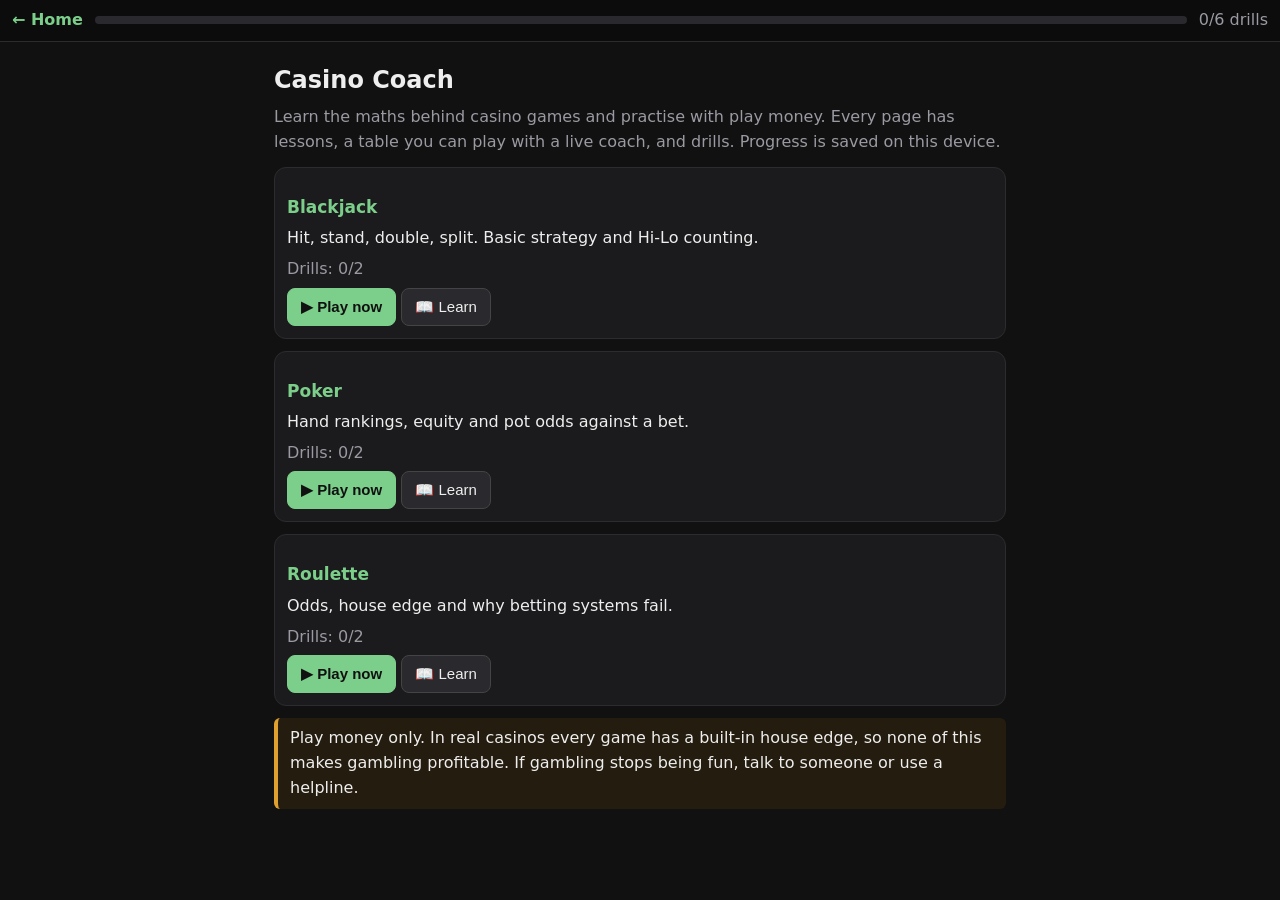
==== casino/index.html @ 13ec2b5d "Home page picks Chess or Casino; chess helper moves to /chess; add Casino Coach at /casino Co-Author" ====
<!doctype html>
<meta charset="utf-8">
<meta name="viewport" content="width=device-width,initial-scale=1">
<title>Casino Coach</title>
<style>
  :root{--bg:#111;--card:#1b1b1d;--line:#2c2c30;--fg:#eee;--dim:#9a9aa2;--acc:#7ccf8a;--bad:#ff8a80;--mid:#ffd166}
  *{box-sizing:border-box}
  body{margin:0;background:var(--bg);color:var(--fg);font:16px/1.55 system-ui}
  header{position:sticky;top:0;z-index:5;background:#0c0c0d;border-bottom:1px solid var(--line);padding:8px 12px;display:flex;gap:12px;align-items:center}
  header a{color:var(--acc);text-decoration:none;font-weight:600;white-space:nowrap}
  .bar{flex:1;height:8px;background:#2a2a2e;border-radius:4px;overflow:hidden}.bar i{display:block;height:100%;background:var(--acc)}
  main{max-width:760px;margin:0 auto;padding:8px 14px 70px}
  h1{font-size:24px;margin:12px 0 4px} h2{font-size:21px;margin:24px 0 6px} h3{margin:14px 0 4px;font-size:17px;color:var(--acc)}
  p{margin:6px 0} ul{margin:6px 0;padding-left:22px}
  .dim{color:var(--dim)} .ok{color:var(--acc);font-weight:600} .no{color:var(--bad);font-weight:600} .mid{color:var(--mid);font-weight:600}
  .card{background:var(--card);border:1px solid var(--line);border-radius:12px;padding:12px;margin:12px 0}
  .stage{cursor:pointer}.stage:hover{border-color:var(--acc)}
  .tip{border-left:4px solid var(--acc);background:#15201a;padding:8px 12px;border-radius:6px;margin:10px 0}
  .warn{border-left:4px solid #e0a030;background:#241c0e;padding:8px 12px;border-radius:6px;margin:10px 0}
  table{border-collapse:collapse;width:100%;font-size:14.5px} td,th{border:1px solid var(--line);padding:5px 8px;text-align:left} th{background:#18181a}
  code{background:#26262a;padding:1px 5px;border-radius:4px}
  button{font-size:15px;padding:9px 13px;border-radius:8px;border:1px solid #444;background:#2a2a2e;color:#eee;cursor:pointer}
  button:disabled{opacity:.35;cursor:default} button.pri{background:var(--acc);color:#111;border-color:var(--acc);font-weight:600}
  input,select{font-size:15px;padding:8px;border-radius:8px;border:1px solid #444;background:#222;color:#eee;width:90px}
  select{width:auto}
  .row{display:flex;gap:6px;flex-wrap:wrap;margin:8px 0;align-items:center}
  .cards{display:flex;gap:6px;flex-wrap:wrap;margin:6px 0;min-height:64px}
  .pc{background:#fafafa;color:#111;border-radius:6px;padding:6px 8px;font:700 20px/1.1 system-ui;min-width:46px;text-align:center;border:1px solid #999}
  .pc.r{color:#c62828}.pc.back{background:#2d4a8a;color:#2d4a8a}
  .num{display:inline-block;width:64px;height:64px;line-height:64px;text-align:center;border-radius:50%;font:700 26px system-ui;margin:4px}
  .g{background:#0a7d2c}.rd{background:#c62828}.bk{background:#222;border:1px solid #555}
  .fb{min-height:24px;margin:6px 0}
  .pc{display:inline-flex;flex-direction:column;align-items:center;justify-content:center;width:50px;height:72px;padding:0;min-width:0;line-height:1;box-shadow:0 2px 4px #0008}
  .pc b{font-size:20px}.pc i{font-style:normal;font-size:26px}
  .pc.back{background:repeating-linear-gradient(45deg,#2d4a8a 0 6px,#3b5fae 6px 12px);border:2px solid #fff}
  .pc.slot{background:#0003;border:2px dashed #fff5;box-shadow:none}
  .felt{background:radial-gradient(ellipse at center,#18854c,#0b4a2a);border:6px solid #5a3a1a;border-radius:18px;color:#fff}
  .felt .dim{color:#cfe8d6}.felt h3{color:#ffd166}
  .chips{display:inline-flex;align-items:center;margin:0 6px}
  .chip{width:22px;height:22px;border-radius:50%;border:3px dashed #fff;margin-left:-8px;box-shadow:0 1px 3px #000a}
  .chip.k{background:#222}.chip.g{background:#1b8a3a}.chip.r{background:#c62828}.chip.w{background:#ddd;border-color:#888}
  .oval{position:relative;background:radial-gradient(ellipse at center,#18854c,#0b4a2a);border:8px solid #5a3a1a;border-radius:50%/38%;padding:18px 10px;text-align:center;color:#fff;box-shadow:inset 0 0 40px #0008}
  .oval .cards{justify-content:center;min-height:0}
  .seat{display:inline-block;background:#0007;border:2px solid #ffd16666;border-radius:14px;padding:6px 12px;margin:4px}
  .pot{margin:6px 0;font-weight:700;color:#ffd166}
  .dbtn{display:inline-block;width:24px;height:24px;line-height:24px;border-radius:50%;background:#fff;color:#111;font-weight:700;font-size:13px;margin-left:6px}
  .lbl{font-size:11px;color:#cfe8d6;display:flex;justify-content:center;gap:4px}
  .rw{display:flex;gap:14px;flex-wrap:wrap;align-items:center;justify-content:center}
  .wheel{width:240px;max-width:100%;position:relative}.wheel svg{width:100%;display:block}
  .wh{transform-origin:100px 100px;transition:transform 3s cubic-bezier(.15,.7,.2,1)}
  .tbl{display:grid;grid-template-columns:repeat(14,minmax(0,1fr));gap:2px;font-size:12px;flex:1;min-width:300px}
  .cell{text-align:center;padding:9px 0;border:1px solid #fff6;cursor:pointer;color:#fff;user-select:none}
  .cell.rd{background:#c62828}.cell.bk{background:#111}.cell.g{background:#0a7d2c;display:flex;align-items:center;justify-content:center}.cell.o{background:#0b4a2a}
  .cell:hover{filter:brightness(1.3)}.sel{outline:3px solid #ffd166;position:relative;z-index:1}
  footer{color:var(--dim);font-size:13px;text-align:center;margin-top:30px}
</style>
<header><a href="/">&larr; Home</a><div class="bar"><i id="pb" style="width:0"></i></div><span class="dim" id="pt"></span></header>
<main id="app"></main>
<script src="logic.js"></script>
<script>
const $ = id => document.getElementById(id);
const el = (h, cls = '') => { const d = document.createElement('div'); if (cls) d.className = cls; d.innerHTML = h; return d; };
const pick = a => a[Math.floor(Math.random() * a.length)];
let PROG = {}; try { PROG = JSON.parse(localStorage.casinoProg || '{}'); } catch (e) {}
const pass = id => { PROG[id] = 1; try { localStorage.casinoProg = JSON.stringify(PROG); } catch (e) {} bar(); };
const cardH = (c, back) => back ? '<span class="pc back"></span>' : `<span class="pc ${c.s === 1 || c.s === 2 ? 'r' : ''}"><b>${c.r === 10 ? '10' : RANKS[c.r - 2]}</b><i>${SUITS[c.s]}</i></span>`;
const chipsH = n => { let h = '', r = n; for (const [v, c] of [[100, 'k'], [25, 'g'], [5, 'r'], [1, 'w']]) { const q = Math.floor(r / v); r -= q * v; for (let i = 0; i < Math.min(q, 4); i++) h += `<span class="chip ${c}"></span>`; } return `<span class="chips">${h}</span>`; };
const WHEEL = [0, 32, 15, 19, 4, 21, 2, 25, 17, 34, 6, 27, 13, 36, 11, 30, 8, 23, 10, 5, 24, 16, 33, 1, 20, 14, 31, 9, 22, 18, 29, 7, 28, 12, 35, 3, 26]; // real European order
function wheelSVG() {
  const st = 360 / 37, P = (r, a) => `${(100 + r * Math.sin(a * Math.PI / 180)).toFixed(2)},${(100 - r * Math.cos(a * Math.PI / 180)).toFixed(2)}`;
  const sec = WHEEL.map((n, i) => { const a0 = (i - 0.5) * st, a1 = (i + 0.5) * st, am = i * st;
    return `<path d="M${P(60, a0)} L${P(94, a0)} A94 94 0 0 1 ${P(94, a1)} L${P(60, a1)} A60 60 0 0 0 ${P(60, a0)}Z" fill="${n === 0 ? '#0a7d2c' : RED.has(n) ? '#c62828' : '#151515'}" stroke="#d4af37" stroke-width=".6"/><text x="${P(78, am).split(',')[0]}" y="${P(78, am).split(',')[1]}" fill="#fff" font-size="7" text-anchor="middle" dominant-baseline="central" transform="rotate(${am.toFixed(2)} ${P(78, am).replace(',', ' ')})">${n}</text>`; }).join('');
  return `<svg viewBox="0 0 200 200"><circle cx="100" cy="100" r="99" fill="#5a3a1a"/><g class="wh">${sec}<circle cx="100" cy="100" r="58" fill="#8a6a3a" stroke="#d4af37"/><circle cx="100" cy="100" r="14" fill="#d4af37"/><path d="M100 86V114M86 100H114" stroke="#7a5a1a" stroke-width="3"/></g><circle cx="100" cy="9" r="5" fill="#fff" stroke="#999"/></svg>`;
}
function rlGrid() {
  let h = '<div class="tbl"><div class="cell g" data-n="0" style="grid-row:1/4;grid-column:1">0</div>';
  [[3, 'Column 3'], [2, 'Column 2'], [1, 'Column 1']].forEach(([off, col], r) => {
    for (let k = 1; k <= 12; k++) { const n = 3 * k - 3 + off; h += `<div class="cell ${RED.has(n) ? 'rd' : 'bk'}" data-n="${n}" style="grid-row:${r + 1};grid-column:${k + 1}">${n}</div>`; }
    h += `<div class="cell o" data-b="${col}" style="grid-row:${r + 1};grid-column:14">2:1</div>`; });
  ['1st dozen', '2nd dozen', '3rd dozen'].forEach((d, i) => h += `<div class="cell o" data-b="${d}" style="grid-row:4;grid-column:${2 + 4 * i} / span 4">${d}</div>`);
  [['Low 1-18', 'o'], ['Even', 'o'], ['Red', 'rd'], ['Black', 'bk'], ['Odd', 'o'], ['High 19-36', 'o']].forEach(([b, c], i) => h += `<div class="cell ${c}" data-b="${b}" style="grid-row:5;grid-column:${2 + 2 * i} / span 2">${b.split(' ')[0]}</div>`);
  return h + '</div>';
}
const cardsH = (a, hideSecond) => a.map((c, i) => cardH(c, hideSecond && i === 1)).join('');
const DRILLS = { bj: ['bj_strat', 'bj_count'], poker: ['pk_rank', 'pk_odds'], rl: ['rl_pay', 'rl_sim'] };
function bar() {
  const all = Object.values(DRILLS).flat(), n = all.filter(d => PROG[d]).length;
  $('pb').style.width = (100 * n / all.length) + '%'; $('pt').textContent = n + '/' + all.length + ' drills';
}

/* ---------- generic streak drill: make() -> {html, opts:[[label,value]], answer, why} ---------- */
function drill(host, id, title, need, make) {
  host.appendChild(el(`<h3>${title}</h3><p class="dim">Get <b>${need}</b> right in a row to pass ${PROG[id] ? '<span class="ok">(passed)</span>' : ''}</p><div class="q"></div><div class="row opts"></div><div class="fb"></div><div class="dim st"></div>`, 'card'));
  const card = host.lastChild, q = card.querySelector('.q'), o = card.querySelector('.opts'), fb = card.querySelector('.fb'), st = card.querySelector('.st');
  let streak = 0;
  const next = () => {
    const x = make(); q.innerHTML = x.html; o.innerHTML = ''; st.textContent = 'Streak: ' + streak + '/' + need;
    x.opts.forEach(([lab, val]) => { const b = document.createElement('button'); b.textContent = lab; b.onclick = () => {
      const good = val === x.answer; streak = good ? streak + 1 : 0;
      fb.innerHTML = (good ? '<span class="ok">Correct.</span> ' : '<span class="no">Wrong.</span> ') + x.why;
      if (streak >= need) { pass(id); fb.innerHTML += ' <span class="ok">Drill passed!</span>'; streak = 0; }
      st.textContent = 'Streak: ' + streak + '/' + need;
      o.querySelectorAll('button').forEach(b => b.disabled = true);
      const nb = document.createElement('button'); nb.textContent = 'Next'; nb.className = 'pri'; nb.onclick = () => { fb.innerHTML = ''; next(); }; o.appendChild(nb);
    }; o.appendChild(b); });
  };
  next();
}

/* ================= BLACKJACK ================= */
const PAGES = { bj: 'blackjack.html', poker: 'poker.html', rl: 'roulette.html' };
const NAV = `<button class="pri" onclick="location.href=PAGES[location.hash.slice(1)]">🎰 Open full table</button> ` + ['pl|▶ Quick practice', 'ln|📖 Learn', 'tr|🎯 Train'].map(x => { const [i, l] = x.split('|'); return `<button class="pri" onclick="document.getElementById('${i}').scrollIntoView({behavior:'smooth'})">${l}</button>`; }).join(' ');
const MOVE = { H: 'Hit', S: 'Stand', D: 'Double', P: 'Split' };
function bjPage(app) {
  app.innerHTML = `<p><a href="#" style="color:var(--acc)">&larr; All games</a></p><h1>Blackjack</h1>
  <p class="dim">Beat the dealer without going over 21. It's the one casino game where skill matters: perfect play cuts the house edge to about 0.5%.</p>
  ${NAV}<h2 id="pl">Play with the coach</h2><div id="bjplay"></div>
  <h2 id="ln">Learn</h2>
  <div class="card"><h3>1. The rules in 30 seconds</h3><ul>
   <li>Cards 2-10 = face value, J/Q/K = 10, Ace = 1 or 11 (a hand with an ace counted as 11 is <b>soft</b>).</li>
   <li>Closest to 21 without busting wins. Dealer must hit to 16 and stand on all 17s.</li>
   <li>Blackjack (Ace + 10-value) pays 3:2. Other wins pay 1:1. Tie = push.</li>
   <li><b>Hit</b> = take a card, <b>Stand</b> = stop, <b>Double</b> = double your bet, get one card, <b>Split</b> = a pair becomes two hands.</li></ul></div>
  <div class="card"><h3>2. Basic strategy: the idea</h3>
   <p>Every hand has one mathematically best move for each dealer upcard. The dealer's <b>2-6 are weak</b> (they bust often) and <b>7-A are strong</b>.</p>
   <ul><li>Dealer weak: don't risk busting; stand on 12-16 (12 only vs 4-6), double 9/10/11.</li>
   <li>Dealer strong: you must hit stiff hands (12-16) because standing will probably lose.</li>
   <li>Always split Aces and 8s. Never split 10s or 5s.</li></ul>
   <div class="tip">Rule used here: 6 decks, dealer stands on soft 17, double after split, one split only, no surrender.</div></div>
  <div class="card"><h3>3. Card counting (Hi-Lo)</h3>
   <p>Low cards (2-6) <b>+1</b>, middle (7-9) <b>0</b>, high (10-A) <b>-1</b>. Keep a running total. A high count means the shoe is rich in tens and aces, which favours the player. <b>True count = running count ÷ decks left</b>; raise bets when it's +2 or more.</p>
   <div class="warn">Counting is legal but casinos can ban you. Real edge is small (~1%) and needs a big bankroll. Treat it as a skill to understand.</div></div>
  <h2 id="tr">Training</h2><div id="bjdr"></div>`;
  bjTable($('bjplay')); const dr = $('bjdr');
  drill(dr, 'bj_strat', 'Strategy drill', 10, () => {
    let h, up, canD = true, canS = true;
    do { h = [pick(newDeck()), pick(newDeck())]; } while (bjVal(h).total > 20);
    up = pv(pick(newDeck()));
    const m = bjAdvice(h, up, canD, canS), { total, soft } = bjVal(h);
    return { html: `<p>Dealer shows:</p><div class="cards">${cardH({ r: up === 11 ? 14 : up, s: 0 })}</div><p>You hold (${soft ? 'soft ' : ''}${total}):</p><div class="cards">${cardsH(h)}</div>`,
      opts: Object.entries(MOVE).map(([k, v]) => [v, k]), answer: m,
      why: `Basic strategy: <b>${MOVE[m]}</b>. Dealer ${up <= 6 ? 'is weak (likely to bust)' : 'is strong'}.` };
  });
  bjCountDrill(dr);
}
function bjCountDrill(host) {
  host.appendChild(el(`<h3>Counting drill</h3><p class="dim">Flash 12 cards one at a time, then type the running count. Pass 3 times. ${PROG.bj_count ? '<span class="ok">(passed)</span>' : ''}</p><div class="cards cc"></div><div class="row"><button class="go pri">Start</button><button class="nx" disabled>Next card</button><input class="ans" type="number" placeholder="count" disabled><button class="ck" disabled>Check</button></div><div class="fb"></div><div class="dim ct"></div>`, 'card'));
  const c = host.lastChild, cc = c.querySelector('.cc'), go = c.querySelector('.go'), nx = c.querySelector('.nx'), ans = c.querySelector('.ans'), ck = c.querySelector('.ck'), fb = c.querySelector('.fb'), ct = c.querySelector('.ct');
  let seq = [], i = 0, wins = 0;
  go.onclick = () => { seq = shuffle(newDeck()).slice(0, 12); i = 0; cc.innerHTML = ''; fb.textContent = ''; ans.value = ''; ans.disabled = ck.disabled = true; nx.disabled = false; go.disabled = true; nx.click(); };
  nx.onclick = () => { cc.innerHTML = cardH(seq[i]); i++; if (i >= seq.length) { nx.disabled = true; ans.disabled = ck.disabled = false; nx.textContent = 'Next card'; cc.innerHTML += ' <span class="dim">done, enter count</span>'; } };
  ck.onclick = () => { const t = seq.reduce((s, x) => s + hiLo(x), 0), ok = +ans.value === t; wins = ok ? wins + 1 : 0;
    fb.innerHTML = (ok ? '<span class="ok">Correct!</span> ' : '<span class="no">Wrong.</span> ') + 'Cards: ' + cardsH(seq) + ' Count = <b>' + t + '</b>';
    ct.textContent = 'In a row: ' + wins + '/3'; if (wins >= 3) { pass('bj_count'); fb.innerHTML += ' <span class="ok">Drill passed!</span>'; wins = 0; }
    go.disabled = false; go.textContent = 'Again'; ans.disabled = ck.disabled = true; };
}
function bjTable(host) {
  host.appendChild(el(`<div class="row"><span>Bankroll: <b class="bank"></b></span><span>Bet: <input class="bet" type="number" value="10" min="1"></span><button class="deal pri">Deal</button><label class="dim"><input class="showc" type="checkbox" style="width:auto"> show count</label></div>
  <div class="dim cnt"></div><p>Dealer:</p><div class="cards dl"></div><p class="hdr">You:</p><div class="hands"></div>
  <div class="row acts"></div><div class="fb"></div><div class="dim sc"></div>`, 'card felt'));
  const c = host.lastChild, Q = s => c.querySelector(s);
  let shoe = [], count = 0, bank = 1000, S = null, n = 0, ok = 0;
  const draw = hidden => { if (shoe.length < 52) { shoe = shuffle([].concat(...Array(6).fill(0).map(newDeck))); count = 0; } const x = shoe.pop(); if (!hidden) count += hiLo(x); return x; };
  const fb = h => Q('.fb').innerHTML = h;
  function paint() {
    Q('.bank').textContent = '$' + bank;
    const dec = Math.max(shoe.length / 52, 0.5);
    Q('.cnt').textContent = Q('.showc').checked ? `Running count ${count}, true count ${(count / dec).toFixed(1)} (${dec.toFixed(1)} decks left)` : 'Count hidden. Try tracking it yourself, then tick the box.';
    Q('.sc').textContent = n ? `Coach score: ${ok}/${n} decisions matched basic strategy (${Math.round(100 * ok / n)}%)` : '';
    if (!S) return;
    Q('.dl').innerHTML = cardsH(S.dealer, !S.over);
    Q('.hands').innerHTML = S.hands.map((h, i) => `<div class="cards" style="${i === S.i && !S.over ? 'outline:2px solid var(--acc);padding:4px;border-radius:8px' : ''}">${cardsH(h.cards)}<span class="dim">&nbsp;<b>${bjVal(h.cards).total}</b> ${chipsH(h.bet)} $${h.bet}${h.res ? ' · ' + h.res : ''}</span></div>`).join('');
    const h = S.hands[S.i]; Q('.acts').innerHTML = '';
    if (!S.over) { const a = acts(h); [['H', 'Hit', 1], ['S', 'Stand', 1], ['D', 'Double', a.d], ['P', 'Split', a.p]].forEach(([k, l, en]) => { const b = document.createElement('button'); b.textContent = l; b.disabled = !en; b.onclick = () => act(k); Q('.acts').appendChild(b); });
      const hb = document.createElement('button'); hb.textContent = 'Hint'; hb.onclick = () => fb('Coach suggests: <b>' + MOVE[bjAdvice(h.cards, up(), a.d, a.p)] + '</b>'); Q('.acts').appendChild(hb); }
  }
  const up = () => pv(S.dealer[0]);
  const acts = h => ({ d: h.cards.length === 2 && bank >= h.bet, p: S.hands.length === 1 && h.cards.length === 2 && pv(h.cards[0]) === pv(h.cards[1]) && bank >= h.bet });
  Q('.showc').onchange = paint;
  Q('.deal').onclick = () => {
    const b = Math.max(1, Math.floor(+Q('.bet').value || 0)); if (b > bank) { if (bank < 1) { bank = 1000; } else return fb('<span class="no">Bet exceeds bankroll.</span>'); }
    bank -= b; fb('');
    S = { hands: [{ cards: [draw(), draw()], bet: b }], i: 0, over: false, dealer: [draw(), draw(true)] };
    const pb = bjVal(S.hands[0].cards).total === 21, dbj = bjVal(S.dealer).total === 21;
    if (pb || dbj) { settle(true); } paint();
  };
  function act(k) {
    const h = S.hands[S.i], a = acts(h), rec = bjAdvice(h.cards, up(), a.d, a.p);
    n++; if (k === rec) { ok++; fb(`<span class="ok">Good: ${MOVE[k]}.</span>`); } else fb(`<span class="no">Basic strategy says ${MOVE[rec]}, not ${MOVE[k]}.</span> Dealer ${up() <= 6 ? 'is weak (2-6): avoid busting' : 'is strong (7-A): you must improve'}.`);
    if (k === 'H') { h.cards.push(draw()); if (bjVal(h.cards).total >= 21) h.done = true; }
    else if (k === 'S') h.done = true;
    else if (k === 'D') { bank -= h.bet; h.bet *= 2; h.cards.push(draw()); h.done = true; }
    else if (k === 'P') { bank -= h.bet; const [x, y] = h.cards, aces = x.r === 14;
      S.hands = [{ cards: [x, draw()], bet: h.bet, done: aces, split: 1 }, { cards: [y, draw()], bet: h.bet, done: aces, split: 1 }]; S.i = 0; }
    while (S.i < S.hands.length && S.hands[S.i].done) S.i++;
    if (S.i >= S.hands.length) settle(false); paint();
  }
  function settle(natural) {
    S.over = true; count += S.dealer.reduce((s, x, j) => s + (j === 1 ? hiLo(x) : 0), 0);   // reveal hole card to the count
    const live = S.hands.some(h => bjVal(h.cards).total <= 21);
    while (!natural && live && bjVal(S.dealer).total < 17) S.dealer.push(draw());
    const dt = bjVal(S.dealer).total;
    S.hands.forEach(h => { const t = bjVal(h.cards).total, bj = natural && t === 21 && h.cards.length === 2 && !h.split, dbj = natural && dt === 21;
      if (t > 21) h.res = '<span class="no">bust</span>';
      else if (bj && !dbj) { bank += h.bet * 2.5; h.res = '<span class="ok">blackjack 3:2</span>'; }
      else if (dbj && !bj) h.res = '<span class="no">dealer blackjack</span>';
      else if (dt > 21 || t > dt) { bank += h.bet * 2; h.res = '<span class="ok">win</span>'; }
      else if (t === dt) { bank += h.bet; h.res = '<span class="mid">push</span>'; }
      else h.res = '<span class="no">lose</span>'; });
    bank = Math.round(bank * 100) / 100;
  }
  paint();
}

/* ================= POKER ================= */
function pkPage(app) {
  app.innerHTML = `<p><a href="#" style="color:var(--acc)">&larr; All games</a></p><h1>Poker (Texas Hold'em)</h1>
  <p class="dim">You play against people, so skill dominates luck over time. The core skill is deciding whether a bet is worth calling.</p>
  ${NAV}<h2 id="pl">Practice hand with the coach</h2><div id="pkplay"></div>
  <h2 id="ln">Learn</h2>
  <div class="card"><h3>1. How a hand works</h3><ul>
   <li>Each player gets 2 private cards. 5 community cards come in stages: <b>flop</b> (3), <b>turn</b> (1), <b>river</b> (1), with betting rounds between.</li>
   <li>Your hand = best 5 cards from your 2 + the 5 on the board.</li>
   <li>Actions: <b>fold</b>, <b>call</b> (match the bet), <b>raise</b>, <b>check</b> (no bet to face).</li></ul></div>
  <div class="card"><h3>2. Hand rankings (strongest first)</h3>
   <table><tr><th>#</th><th>Hand</th><th>Example</th><th>Chance in 7 cards</th></tr>
   <tr><td>1</td><td>Straight flush</td><td>9♥8♥7♥6♥5♥</td><td>0.03%</td></tr><tr><td>2</td><td>Four of a kind</td><td>K K K K 3</td><td>0.17%</td></tr>
   <tr><td>3</td><td>Full house</td><td>Q Q Q 8 8</td><td>2.6%</td></tr><tr><td>4</td><td>Flush</td><td>five hearts</td><td>3.0%</td></tr>
   <tr><td>5</td><td>Straight</td><td>5 6 7 8 9</td><td>4.6%</td></tr><tr><td>6</td><td>Three of a kind</td><td>7 7 7 K 2</td><td>4.8%</td></tr>
   <tr><td>7</td><td>Two pair</td><td>J J 4 4 A</td><td>23.5%</td></tr><tr><td>8</td><td>Pair</td><td>10 10 A 7 3</td><td>43.8%</td></tr><tr><td>9</td><td>High card</td><td>A K 9 5 2</td><td>17.4%</td></tr></table></div>
  <div class="card"><h3>3. Pot odds and equity: the key idea</h3>
   <p><b>Equity</b> = your chance to win the hand. <b>Pot odds</b> = the price the pot offers you.</p>
   <p>Pot is $100, villain bets $50. You pay $50 to win $150, so you need <code>50 / (100 + 50 + 50) = 25%</code> equity to break even.</p>
   <div class="tip"><b>Call when equity > required equity.</b> Quick equity: count your <b>outs</b> (cards that improve you to the best hand). Chance ≈ outs × 4% on the flop (two cards to come), outs × 2% on the turn. Flush draw = 9 outs ≈ 36% on the flop. Open-ended straight draw = 8 outs ≈ 32%.</div>
   <div class="warn">The trainer below measures equity against a <b>random</b> hand. A real opponent who bets usually has a stronger range, so be more willing to fold when the math is close.</div></div>
  <h2 id="tr">Training</h2><div id="pkdr"></div>`;
  const dr = $('pkdr');
  drill(dr, 'pk_rank', 'Hand ranking drill', 8, () => {
    const d = shuffle(newDeck()), h = d.slice(0, 7), s = bestOf(h), c = catOf(s);
    return { html: `<p>What is the best 5-card hand?</p><div class="cards">${cardsH(h)}</div>`, opts: CATS.map((n, i) => [n, i]).reverse(), answer: c, why: `Best hand: <b>${CATS[c]}</b>.` };
  });
  pkOdds(dr, $('pkplay'));
}
function pkOdds(drHost, playHost) {
  const build = (host, id, title, need) => {
    host.appendChild(el(`<h3>${title}</h3><p class="dim">${need ? `Make <b>${need}</b> correct calls in a row to pass ${PROG[id] ? '<span class="ok">(passed)</span>' : ''}` : 'Not graded. Experiment freely.'}</p><div class="q"></div><div class="row opts"></div><div class="fb"></div><div class="dim st"></div>`, 'card'));
    const c = host.lastChild, q = c.querySelector('.q'), o = c.querySelector('.opts'), fb = c.querySelector('.fb'), st = c.querySelector('.st');
    let streak = 0, S;
    const next = () => {
      const d = shuffle(newDeck()), board = d.slice(2, 2 + pick([3, 4])), pot = pick([40, 60, 80, 100, 150, 200]), bet = Math.max(5, Math.round(pot * pick([0.33, 0.5, 0.75, 1, 1.5]) / 5) * 5);
      S = { hero: d.slice(0, 2), board, pot, bet }; fb.innerHTML = '';
      const slots = [0, 1, 2, 3, 4].map(i => board[i] ? cardH(board[i]) : '<span class="pc slot"></span>').join('');
      q.innerHTML = `<div class="oval">
        <div class="seat">Villain <span class="dbtn">D</span><div class="cards">${cardH(0, 1)}${cardH(0, 1)}</div><div>bets ${chipsH(bet)} <b>$${bet}</b></div></div>
        <div class="pot">POT ${chipsH(pot)} $${pot}</div>
        <div class="cards">${slots}</div><div class="lbl"><span>flop</span><span>·</span><span>turn</span><span>·</span><span>river</span></div>
        <div class="seat">You<div class="cards">${cardsH(S.hero)}</div><div>to act: call <b>$${bet}</b> to win <b>$${pot + bet}</b></div></div></div>`;
      o.innerHTML = ''; st.textContent = need ? 'Streak: ' + streak + '/' + need : '';
      [['Call', 'call'], ['Fold', 'fold']].forEach(([l, v]) => { const b = document.createElement('button'); b.textContent = l; b.onclick = () => answer(v); o.appendChild(b); });
    };
    const answer = v => {
      const eq = equity(S.hero, S.board), need_ = needEquity(S.pot, S.bet), ev = callEV(eq, S.pot, S.bet), right = eq > need_ ? 'call' : 'fold', close = Math.abs(eq - need_) < 0.03, good = close || v === right;
      streak = good ? streak + 1 : 0;
      fb.innerHTML = `${good ? '<span class="ok">Good.</span>' : '<span class="no">Not quite.</span>'} Your equity vs a random hand: <b>${(eq * 100).toFixed(0)}%</b>. Needed: <b>${(need_ * 100).toFixed(0)}%</b>. Call EV: <b>${ev >= 0 ? '+' : ''}$${ev.toFixed(0)}</b> on average. ${close ? '<span class="mid">Close spot, either is fine.</span>' : 'Math says <b>' + right + '</b>.'}`;
      if (need && streak >= need) { pass(id); fb.innerHTML += ' <span class="ok">Drill passed!</span>'; streak = 0; }
      st.textContent = need ? 'Streak: ' + streak + '/' + need : '';
      o.innerHTML = ''; const nb = document.createElement('button'); nb.textContent = 'Next hand'; nb.className = 'pri'; nb.onclick = next; o.appendChild(nb);
    };
    next();
  };
  build(playHost, 'pk_play', 'Facing a bet: call or fold?', 0);
  build(drHost, 'pk_odds', 'Pot odds drill', 5);
}

/* ================= ROULETTE ================= */
function rlPage(app) {
  app.innerHTML = `<p><a href="#" style="color:var(--acc)">&larr; All games</a></p><h1>Roulette</h1>
  <p class="dim">Pure chance. There is no skill and no winning system, only a choice of how much variance you want. This page teaches the maths of why.</p>
  ${NAV}<h2 id="pl">Play with the coach</h2><div id="rlplay"></div>
  <h2 id="ln">Learn</h2>
  <div class="card"><h3>1. The wheel</h3><p>European wheel: numbers 0-36, one green <b>0</b>. (American adds a 00, doubling the house edge to 5.26%.) A winning bet pays <b>odds : 1</b> on your stake as shown in the table below.</p></div>
  <div class="card"><h3>2. Every bet has the same edge</h3><p>Payouts are set for 36 outcomes, but there are 37 pockets. So <b>every</b> bet loses on average <b>2.70%</b> of what you stake. Betting more often just loses more.</p>
   <div id="rltab"></div>
   <div class="tip">Inside bets (a single number) are high variance: rare big wins. Outside bets (red/black) are low variance: frequent small wins. Same edge, different ride.</div></div>
  <div class="card"><h3>3. Why "systems" fail</h3><p>The Martingale (double after each loss) wins small amounts often, then a long losing streak hits the table limit or your bankroll and wipes you out. Run the test below.</p></div>
  <h2 id="tr">Training</h2><div id="rldr"></div>`;
  const rows = Object.entries(BETS).map(([n, [pay, w]]) => { const s = betStats(pay, w || (x => x === 17)); return `<tr><td>${n}</td><td>${pay}:1</td><td>${(s.p * 100).toFixed(1)}%</td><td>${(s.ev * 100).toFixed(2)}%</td></tr>`; });
  $('rltab').innerHTML = '<table><tr><th>Bet</th><th>Pays</th><th>Win chance</th><th>Expected value per $1</th></tr>' + rows.join('') + '</table>';
  rlTable($('rlplay'));
  const dr = $('rldr');
  const types = Object.keys(BETS);
  drill(dr, 'rl_pay', 'Payout drill', 6, () => {
    const t = pick(types), pay = BETS[t][0];
    return { html: `<p>A winning <b>${t}</b> bet pays?</p>`, opts: [['1:1', 1], ['2:1', 2], ['35:1', 35]], answer: pay, why: `${t} pays ${pay}:1 with a win chance of ${(betStats(...[pay, BETS[t][1] || (x => x === 17)]).p * 100).toFixed(1)}%.` };
  });
  dr.appendChild(el(`<h3>Martingale test</h3><p class="dim">2000 players, 200 spins each, $1000 start, $10 base bet on Red, table max $500. Run it to pass. ${PROG.rl_sim ? '<span class="ok">(passed)</span>' : ''}</p><button class="pri run">Run simulation</button><div class="out"></div>`, 'card'));
  const c = dr.lastChild;
  c.querySelector('.run').onclick = () => {
    const f = simulate(false), m = simulate(true), r = (n, x) => `<tr><td>${n}</td><td>$${x.avg.toFixed(0)}</td><td>${x.pctUp.toFixed(0)}%</td><td>${x.pctBust.toFixed(0)}%</td></tr>`;
    c.querySelector('.out').innerHTML = '<table><tr><th>Strategy</th><th>Avg final bankroll</th><th>Ended in profit</th><th>Went broke</th></tr>' + r('Flat $10', f) + r('Martingale', m) + '</table><div class="tip">Martingale feels great (many players profit) but the rare busts cost more than the small wins. Average still ends below $1000. Maths beats systems.</div>';
    pass('rl_sim');
  };
}
function rlTable(host) {
  host.appendChild(el(`<div class="rw"><div class="wheel">${wheelSVG()}</div>${rlGrid()}</div>
   <p class="dim">Tap the table to choose your bet (gold outline), then spin.</p>
   <div class="row"><span>Bankroll: <b class="bank"></b></span>
   <select class="bt">${Object.keys(BETS).map(k => `<option>${k}</option>`).join('')}</select><input class="pk" type="number" min="0" max="36" value="17" style="display:none;width:64px">
   <span>Bet $<input class="amt" type="number" min="1" value="10"></span><button class="spin pri">Spin</button><span class="res"></span></div>
   <div class="dim info"></div><div class="fb"></div><div class="dim sc"></div>`, 'card felt'));
  const c = host.lastChild, Q = s => c.querySelector(s);
  let bank = 1000, spins = 0, net = 0;
  const win = () => BETS[Q('.bt').value][1] || (n => n === +Q('.pk').value);
  let info = () => { const t = Q('.bt').value, pay = BETS[t][0], s = betStats(pay, win()); Q('.pk').style.display = BETS[t][1] ? 'none' : ''; Q('.bank').textContent = '$' + bank;
    Q('.info').textContent = `${t}: pays ${pay}:1, wins ${(s.p * 100).toFixed(1)}% of spins, expected ${(s.ev * 100).toFixed(2)}% per $ staked (the house edge).`; };
  const mark = () => { const t = Q('.bt').value; c.querySelectorAll('.sel').forEach(x => x.classList.remove('sel')); const x = BETS[t][1] ? c.querySelector(`[data-b="${t}"]`) : c.querySelector(`[data-n="${+Q('.pk').value}"]`); if (x) x.classList.add('sel'); };
  const info0 = info; info = () => { info0(); mark(); };
  Q('.tbl').onclick = e => { const x = e.target.closest('[data-b],[data-n]'); if (!x) return; if (x.dataset.b) Q('.bt').value = x.dataset.b; else { Q('.bt').value = 'Straight (one number)'; Q('.pk').value = x.dataset.n; } info(); };
  Q('.bt').onchange = Q('.pk').oninput = () => info(); info();
  let rot = 0;
  Q('.spin').onclick = () => {
    let a = Math.max(1, Math.floor(+Q('.amt').value || 0)); if (bank < 1) bank = 1000; if (a > bank) a = bank;
    const n = Math.floor(Math.random() * 37), pay = BETS[Q('.bt').value][0], w = win()(n), d = w ? a * pay : -a;
    rot = Math.ceil((rot + 1) / 360) * 360 + 1440 - WHEEL.indexOf(n) * (360 / 37);       // winning pocket stops under the ball at the top
    Q('.wh').style.transform = `rotate(${rot}deg)`; Q('.spin').disabled = true; Q('.fb').textContent = 'No more bets... spinning'; Q('.res').innerHTML = '';
    setTimeout(() => {
      bank += d; net += d; spins++;
      Q('.res').innerHTML = `<span class="num ${n === 0 ? 'g' : RED.has(n) ? 'rd' : 'bk'}">${n}</span>`;
      Q('.fb').innerHTML = w ? `<span class="ok">Win +$${d}</span> ${chipsH(d)}` : `<span class="no">Lose -$${a}</span>`;
      Q('.sc').textContent = `${spins} spins. Net result $${net}. Expected after ${spins} spins at this edge: about -$${(spins * 10 / 37).toFixed(0)} for $10 bets.`;
      Q('.spin').disabled = false; info();
    }, 3200);
  };
}

/* ================= router ================= */
const GAMES = [['bj', 'Blackjack', 'Hit, stand, double, split. Basic strategy and Hi-Lo counting.', bjPage], ['poker', 'Poker', 'Hand rankings, equity and pot odds against a bet.', pkPage], ['rl', 'Roulette', 'Odds, house edge and why betting systems fail.', rlPage]];
function route() {
  const app = $('app'), g = GAMES.find(x => '#' + x[0] === location.hash);
  if (g) { g[3](app); window.scrollTo(0, 0); return; }
  app.innerHTML = `<h1>Casino Coach</h1><p class="dim">Learn the maths behind casino games and practise with play money. Every page has lessons, a table you can play with a live coach, and drills. Progress is saved on this device.</p>`;
  GAMES.forEach(([id, t, d]) => { const p = DRILLS[id].filter(x => PROG[x]).length; const c = el(`<h3>${t}</h3><p>${d}</p><p class="dim">Drills: ${p}/${DRILLS[id].length}</p><button class="pri">▶ Play now</button> <button>📖 Learn</button>`, 'card stage'); c.onclick = () => location.hash = id; c.querySelector('.pri').onclick = e => { e.stopPropagation(); location.href = PAGES[id]; }; app.appendChild(c); });
  app.appendChild(el('<div class="warn">Play money only. In real casinos every game has a built-in house edge, so none of this makes gambling profitable. If gambling stops being fun, talk to someone or use a helpline.</div>'));
}
window.onhashchange = route; bar(); route();
</script>
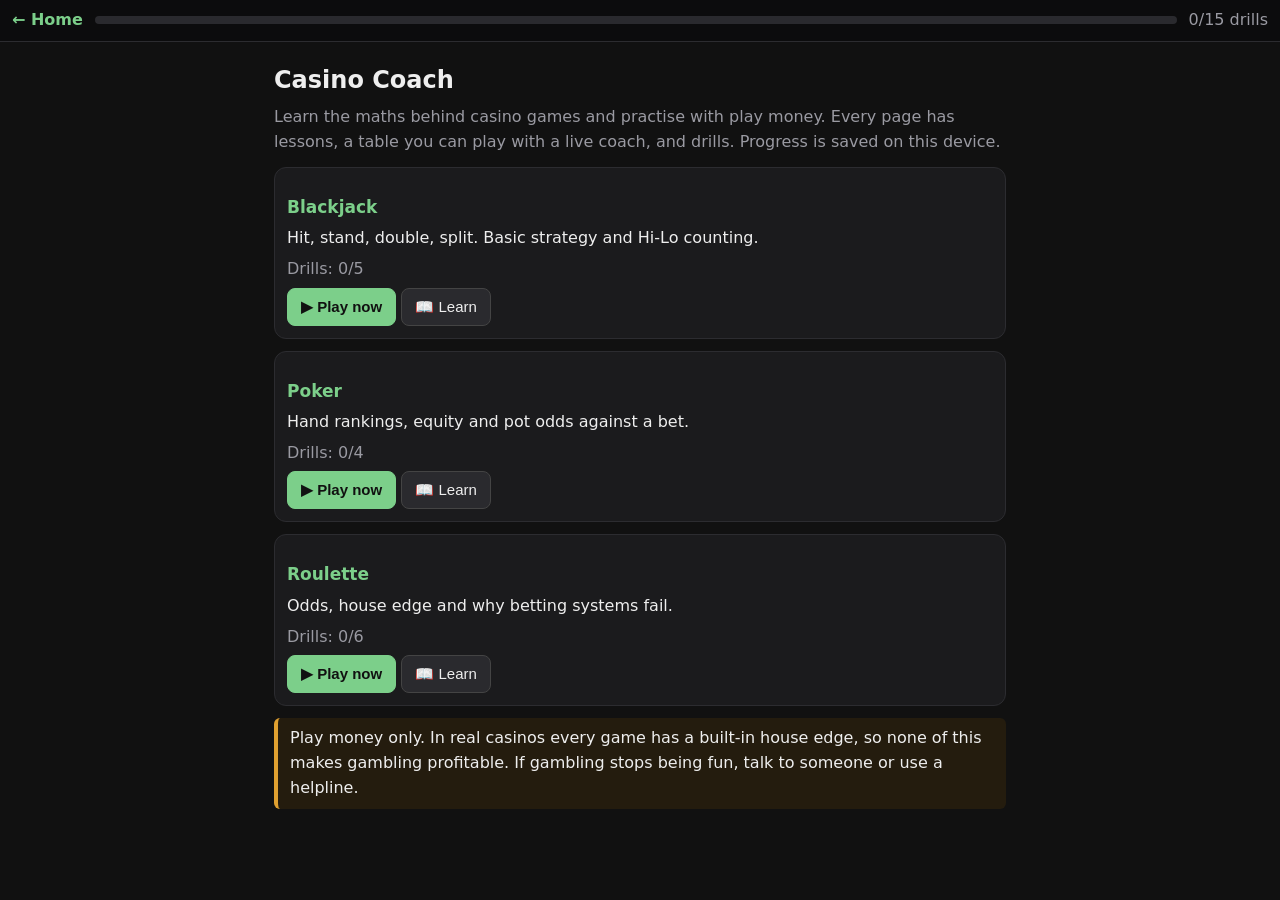
==== commit a630e720: "Casino: deeper blackjack, poker and roulette lessons, strategy charts and new drills Co-Authored-By:" ====
--- a/casino/index.html
+++ b/casino/index.html
@@ -82,15 +82,15 @@
   return h + '</div>';
 }
 const cardsH = (a, hideSecond) => a.map((c, i) => cardH(c, hideSecond && i === 1)).join('');
-const DRILLS = { bj: ['bj_strat', 'bj_count'], poker: ['pk_rank', 'pk_odds'], rl: ['rl_pay', 'rl_sim'] };
+const DRILLS = { bj: ['bj_hard', 'bj_soft', 'bj_pair', 'bj_strat', 'bj_count'], poker: ['pk_rank', 'pk_pre', 'pk_outs', 'pk_odds'], rl: ['rl_pay', 'rl_prob', 'rl_ev', 'rl_fall', 'rl_mart', 'rl_sim'] };
 function bar() {
   const all = Object.values(DRILLS).flat(), n = all.filter(d => PROG[d]).length;
   $('pb').style.width = (100 * n / all.length) + '%'; $('pt').textContent = n + '/' + all.length + ' drills';
 }
 
 /* ---------- generic streak drill: make() -> {html, opts:[[label,value]], answer, why} ---------- */
-function drill(host, id, title, need, make) {
-  host.appendChild(el(`<h3>${title}</h3><p class="dim">Get <b>${need}</b> right in a row to pass ${PROG[id] ? '<span class="ok">(passed)</span>' : ''}</p><div class="q"></div><div class="row opts"></div><div class="fb"></div><div class="dim st"></div>`, 'card'));
+function drill(host, id, title, need, make, chart) {
+  host.appendChild(el(`<h3>${title}</h3><p class="dim">Get <b>${need}</b> right in a row to pass ${PROG[id] ? '<span class="ok">(passed)</span>' : ''}</p>${chart ? `<details open><summary>Chart</summary>${bjChartH(chart)}</details>` : ''}<div class="q"></div><div class="row opts"></div><div class="fb"></div><div class="dim st"></div>`, 'card'));
   const card = host.lastChild, q = card.querySelector('.q'), o = card.querySelector('.opts'), fb = card.querySelector('.fb'), st = card.querySelector('.st');
   let streak = 0;
   const next = () => {
@@ -121,26 +121,74 @@
    <li>Closest to 21 without busting wins. Dealer must hit to 16 and stand on all 17s.</li>
    <li>Blackjack (Ace + 10-value) pays 3:2. Other wins pay 1:1. Tie = push.</li>
    <li><b>Hit</b> = take a card, <b>Stand</b> = stop, <b>Double</b> = double your bet, get one card, <b>Split</b> = a pair becomes two hands.</li></ul></div>
-  <div class="card"><h3>2. Basic strategy: the idea</h3>
-   <p>Every hand has one mathematically best move for each dealer upcard. The dealer's <b>2-6 are weak</b> (they bust often) and <b>7-A are strong</b>.</p>
-   <ul><li>Dealer weak: don't risk busting; stand on 12-16 (12 only vs 4-6), double 9/10/11.</li>
-   <li>Dealer strong: you must hit stiff hands (12-16) because standing will probably lose.</li>
-   <li>Always split Aces and 8s. Never split 10s or 5s.</li></ul>
-   <div class="tip">Rule used here: 6 decks, dealer stands on soft 17, double after split, one split only, no surrender.</div></div>
+  <div class="card"><h3>2. Basic strategy: the big idea</h3>
+   <p>For every hand you can hold and every dealer upcard there is one best move, worked out by computer over billions of hands. Memorise it and the house edge drops from roughly 2% or more (guessing) to <b>about 0.5%</b>. Three charts cover everything: <b>hard hands, soft hands, pairs</b>. Learn them in that order, each has its own drill below.</p>
+   <p><b>The key: the dealer's upcard decides everything.</b> The dealer must keep hitting until 17, so how often they bust depends on their first card:</p>
+   <table><tr><th>Dealer shows</th><th>2</th><th>3</th><th>4</th><th>5</th><th>6</th><th>7</th><th>8</th><th>9</th><th>10</th><th>A</th></tr>
+   <tr><td>Dealer busts about</td><td>35%</td><td>37%</td><td>39%</td><td>42%</td><td>42%</td><td>26%</td><td>24%</td><td>23%</td><td>21%</td><td>12%</td></tr></table>
+   <ul><li><b>Dealer 2-6 = weak (they bust a lot).</b> You stay safe: don't risk busting, double when you're strong.</li>
+   <li><b>Dealer 7-A = strong (they usually make 17+).</b> Assume they'll make 17-20, so your stiff hands must take a risk and hit.</li></ul>
+   <div class="tip">Rules used here: 6 decks, dealer stands on soft 17, double on any first two cards, double after split allowed, split once only, no surrender. Other tables use slightly different charts.</div></div>
+  <div class="card"><h3>3. Hard hands (no Ace, or Ace counted as 1)</h3>
+   <p>A hard hand can bust if you hit. Rules, from top to bottom:</p>
+   <ul><li><b>17 or more: always stand.</b></li>
+   <li><b>13-16:</b> stand if dealer shows 2-6, hit if 7-A. (Dealer weak: let them bust. Dealer strong: standing loses, so you must gamble.)</li>
+   <li><b>12:</b> same, but only stand against <b>4, 5, 6</b>. Hit against 2 and 3.</li>
+   <li><b>11:</b> double against everything except an Ace (then hit).</li>
+   <li><b>10:</b> double against 2-9, hit against 10 and Ace.</li>
+   <li><b>9:</b> double against 3-6, otherwise hit.</li>
+   <li><b>8 or less:</b> always hit (you can't bust).</li></ul>
+   ${bjChartH('hard')}
+   <div class="tip"><b>Example:</b> You hold 10+6 = hard 16, dealer shows 10. Standing wins only when the dealer busts (21%), hitting is a little better. So <b>hit</b>. Same hand vs a dealer 6 → <b>stand</b>.<br><b>Doubling:</b> only when you can't be hurt much and a 10 is likely: you double 11 because a 10 makes 21. If doubling isn't allowed, just hit.</div></div>
+  <div class="card"><h3>4. Soft hands (an Ace counted as 11)</h3>
+   <p>A soft hand cannot bust on the next card, because the Ace can drop to 1. That makes you braver: you get to double more and you hit soft totals that would be a stand if hard.</p>
+   <ul><li><b>Soft 19 and 20 (A,8 / A,9): stand.</b></li>
+   <li><b>Soft 18 (A,7):</b> double against <b>3-6</b>, stand against 2, 7, 8, <b>hit against 9, 10, A</b>. (18 is only good against a dealer that will land on 17.)</li>
+   <li><b>Soft 17 (A,6):</b> double against 3-6, otherwise hit. Never stand on soft 17.</li>
+   <li><b>Soft 15-16 (A,4 / A,5):</b> double against 4-6, otherwise hit.</li>
+   <li><b>Soft 13-14 (A,2 / A,3):</b> double against 5-6, otherwise hit.</li></ul>
+   ${bjChartH('soft')}
+   <div class="tip"><b>Pattern:</b> the lower the soft hand, the fewer dealer cards you double against (3-6 → 4-6 → 5-6). When you wanted to double but the rules don't allow it, hit (stand with soft 18).</div></div>
+  <div class="card"><h3>5. Pairs: split or not</h3>
+   <p>Only the first two cards can be split, and only when they are a pair (any two 10-value cards count). You place a second bet equal to the first.</p>
+   <ul><li><b>Aces and 8s: ALWAYS split.</b> A,A = 12 is weak but each Ace starts a strong hand. 8,8 = 16 is the worst hand; splitting turns it into two decent starts.</li>
+   <li><b>10s and 5s: NEVER split.</b> 20 is already great. 5,5 is a hard 10, so double it (vs 2-9).</li>
+   <li><b>9s:</b> split against 2-6, 8 and 9. <b>Stand</b> against 7 (18 beats 17), 10 and A.</li>
+   <li><b>7s:</b> split against 2-7, else hit. <b>6s:</b> split against 2-6, else hit.</li>
+   <li><b>4s:</b> split only against 5 and 6, else hit. <b>2s and 3s:</b> split against 2-7, else hit.</li></ul>
+   ${bjChartH('pair')}
+   <div class="tip"><b>Memory:</b> split pairs when the dealer is weak (2-6/7), except 8s and Aces (always) and 5s, 10s (never). When the dealer is strong, only 8s and Aces get split.</div></div>
+  <div class="card"><h3>6. Insurance, even money, and other traps</h3>
+   <ul><li><b>Never take insurance or "even money".</b> It's a side bet that the dealer has blackjack. It pays 2:1 but the true odds are about 9:4, so it costs you about 7% of the insurance bet every time.</li>
+   <li>Don't copy other players or "save" the dealer's bust card. Each card is random.</li>
+   <li>Never hit hard 17+. Never stand on hard 8 or less. Every other decision is on the charts above.</li>
+   <li>Your goal isn't to win each hand. It's to make the move with the best average result, hand after hand.</li></ul></div>
+  <div class="card"><h3>7. How to study this</h3>
+   <ol><li>Read sections 3, 4, 5. Do the <b>Hard hands drill</b> (chart visible, 10 in a row), then the <b>Soft</b> and <b>Pairs</b> drills.</li>
+   <li>Do the <b>Final test</b>: mixed hands, no chart, 10 in a row. It only asks things the lessons above teach, and each mistake gets the reason for the right move.</li>
+   <li>Play the real table and keep the coach on. Aim for 95%+ matching basic strategy.</li></ol></div>
   <div class="card"><h3>3. Card counting (Hi-Lo)</h3>
    <p>Low cards (2-6) <b>+1</b>, middle (7-9) <b>0</b>, high (10-A) <b>-1</b>. Keep a running total. A high count means the shoe is rich in tens and aces, which favours the player. <b>True count = running count ÷ decks left</b>; raise bets when it's +2 or more.</p>
    <div class="warn">Counting is legal but casinos can ban you. Real edge is small (~1%) and needs a big bankroll. Treat it as a skill to understand.</div></div>
   <h2 id="tr">Training</h2><div id="bjdr"></div>`;
   bjTable($('bjplay')); const dr = $('bjdr');
-  drill(dr, 'bj_strat', 'Strategy drill', 10, () => {
-    let h, up, canD = true, canS = true;
-    do { h = [pick(newDeck()), pick(newDeck())]; } while (bjVal(h).total > 20);
-    up = pv(pick(newDeck()));
-    const m = bjAdvice(h, up, canD, canS), { total, soft } = bjVal(h);
-    return { html: `<p>Dealer shows:</p><div class="cards">${cardH({ r: up === 11 ? 14 : up, s: 0 })}</div><p>You hold (${soft ? 'soft ' : ''}${total}):</p><div class="cards">${cardsH(h)}</div>`,
-      opts: Object.entries(MOVE).map(([k, v]) => [v, k]), answer: m,
-      why: `Basic strategy: <b>${MOVE[m]}</b>. Dealer ${up <= 6 ? 'is weak (likely to bust)' : 'is strong'}.` };
-  });
+  const rs = () => Math.floor(Math.random() * 4), R = (a, b) => a + Math.floor(Math.random() * (b - a + 1));
+  const mk = (kind) => () => {
+    let h;
+    const up = R(2, 11), k = kind === 'mix' ? pick(['hard', 'hard', 'soft', 'pair']) : kind;
+    if (k === 'hard') { let a, b; do { a = R(2, 10); b = R(2, 10); } while (a === b); h = [{ r: a, s: rs() }, { r: b, s: rs() }]; }
+    else if (k === 'soft') h = shuffle([{ r: 14, s: rs() }, { r: R(2, 9), s: rs() }]);
+    else { const p = R(2, 11); h = [{ r: p === 11 ? 14 : p, s: rs() }, { r: p === 11 ? 14 : p, s: rs() }]; }
+    const m = bjAdvice(h, up, true, k === 'pair'), { total, soft } = bjVal(h);
+    const mine = k === 'pair' ? `a <b>pair of ${pv(h[0]) === 11 ? 'Aces' : pv(h[0]) + 's'}</b>` : `${soft ? 'soft ' : 'hard '}<b>${total}</b>`;
+    return { html: `<p>Dealer shows:</p><div class="cards">${cardH({ r: up === 11 ? 14 : up, s: 0 })}</div><p>You hold ${mine}:</p><div class="cards">${cardsH(h)}</div>`,
+      opts: Object.entries(MOVE).filter(([x]) => k === 'pair' || x !== 'P').map(([x, v]) => [v, x]), answer: m,
+      why: `Correct move: <b>${MOVE[m]}</b>. ${bjWhy(h, up, m)}` };
+  };
+  drill(dr, 'bj_hard', 'Drill 1: Hard hands (chart visible)', 10, mk('hard'), 'hard');
+  drill(dr, 'bj_soft', 'Drill 2: Soft hands (chart visible)', 10, mk('soft'), 'soft');
+  drill(dr, 'bj_pair', 'Drill 3: Pairs (chart visible)', 10, mk('pair'), 'pair');
+  drill(dr, 'bj_strat', 'FINAL TEST: mixed hands, no chart', 10, mk('mix'));
   bjCountDrill(dr);
 }
 function bjCountDrill(host) {
@@ -221,25 +269,107 @@
   <div class="card"><h3>1. How a hand works</h3><ul>
    <li>Each player gets 2 private cards. 5 community cards come in stages: <b>flop</b> (3), <b>turn</b> (1), <b>river</b> (1), with betting rounds between.</li>
    <li>Your hand = best 5 cards from your 2 + the 5 on the board.</li>
-   <li>Actions: <b>fold</b>, <b>call</b> (match the bet), <b>raise</b>, <b>check</b> (no bet to face).</li></ul></div>
+   <li>Actions: <b>fold</b>, <b>call</b> (match the bet), <b>raise</b>, <b>check</b> (no bet to face).</li>
+   <li><b>Blinds:</b> two players post forced bets before the cards (small blind $10, big blind $20 on the table page). The <b>dealer button</b> moves one seat each hand. The first betting round (<b>preflop</b>) starts left of the big blind; after that, action starts left of the button, so the button acts <b>last</b>.</li>
+   <li><b>Position matters:</b> acting last (button, "cutoff") means you see what everyone does first. Late position = play more hands. Early position = play only strong hands.</li>
+   <li>At <b>showdown</b> the best 5-card hand wins the pot. If everyone else folds, you win without showing. Equal hands split the pot.</li></ul></div>
   <div class="card"><h3>2. Hand rankings (strongest first)</h3>
    <table><tr><th>#</th><th>Hand</th><th>Example</th><th>Chance in 7 cards</th></tr>
    <tr><td>1</td><td>Straight flush</td><td>9♥8♥7♥6♥5♥</td><td>0.03%</td></tr><tr><td>2</td><td>Four of a kind</td><td>K K K K 3</td><td>0.17%</td></tr>
    <tr><td>3</td><td>Full house</td><td>Q Q Q 8 8</td><td>2.6%</td></tr><tr><td>4</td><td>Flush</td><td>five hearts</td><td>3.0%</td></tr>
    <tr><td>5</td><td>Straight</td><td>5 6 7 8 9</td><td>4.6%</td></tr><tr><td>6</td><td>Three of a kind</td><td>7 7 7 K 2</td><td>4.8%</td></tr>
-   <tr><td>7</td><td>Two pair</td><td>J J 4 4 A</td><td>23.5%</td></tr><tr><td>8</td><td>Pair</td><td>10 10 A 7 3</td><td>43.8%</td></tr><tr><td>9</td><td>High card</td><td>A K 9 5 2</td><td>17.4%</td></tr></table></div>
-  <div class="card"><h3>3. Pot odds and equity: the key idea</h3>
+   <tr><td>7</td><td>Two pair</td><td>J J 4 4 A</td><td>23.5%</td></tr><tr><td>8</td><td>Pair</td><td>10 10 A 7 3</td><td>43.8%</td></tr><tr><td>9</td><td>High card</td><td>A K 9 5 2</td><td>17.4%</td></tr></table>
+   <div class="tip"><b>Ranking details the test uses:</b><br>• Suits never rank. A flush is five cards of one suit.<br>• <b>Straights:</b> five in a row. Ace is high (10-J-Q-K-A) or low (A-2-3-4-5, the "wheel"). No wrapping: Q-K-A-2-3 is not a straight.<br>• <b>Full house:</b> three of one rank + two of another. <b>Two pair</b> is two different pairs.<br>• With 7 cards you simply pick the best 5. The board can be your whole hand ("the board plays").<br>• Same category: higher cards win. Pair of Aces with a King kicker beats pair of Aces with a Queen kicker.<br>• Straight flush = straight and flush at once (royal flush = A-K-Q-J-10 of one suit).</div></div>
+  <div class="card"><h3>3. Starting hands (before the flop)</h3>
+   <p>Most hands are not worth playing, and <b>position decides how many you can play</b>. This guide is for the common spot: <b>everyone has folded to you and you choose to raise or fold</b> (6-max table). It follows the shape of published 6-max opening ranges: about 12% of hands from early position, about 24% from the cutoff or button.</p>
+   <table><tr><th>Seat</th><th>Raise with</th><th>Share of hands</th></tr>
+   <tr><td><b>Early</b> (first to act, UTG / hijack)</td><td>Pairs 66+, AK, AQ, AJ (suited or not), ATs, KQ (suited or not), KJs, KTs, QJs, QTs, JTs, T9s</td><td>~11%</td></tr>
+   <tr><td><b>Late</b> (cutoff / button)</td><td>All of the above, plus pairs 22-55, any suited Ace (A2s-A9s), K9s, Q9s, J9s, T8s, 98s, 87s, 76s, 65s, 54s, ATo, KJo, KTo, QJo, QTo, JTo</td><td>~23%</td></tr>
+   <tr><td>Everything else</td><td colspan="2"><b>Fold</b> (K7o, Q4s, J5o, 94o, ...)</td></tr></table>
+   <p class="dim">s = suited (same suit), o = offsuit. Suited adds about 2-3% equity and gives flush chances. Connected cards (8-7) make straights. High cards make top pairs. Pairs are already made hands. Later position = you act last after the flop, which is worth a lot. This is a simplified guide: real play adjusts for stack sizes, raises in front of you, and opponents.</p></div>
+  <div class="card"><h3>4. Outs: counting your chances</h3>
+   <p>An <b>out</b> is an unseen card that completes your draw to (probably) the best hand. Count the cards, not the ranks: a flush draw has 13 suited cards, you hold or see 4, so <b>9 left</b>.</p>
+   <table><tr><th>Draw</th><th>Outs</th><th>How</th></tr>
+   <tr><td>Flush draw (4 of one suit)</td><td><b>9</b></td><td>13 - 4 seen</td></tr>
+   <tr><td>Open-ended straight draw (four in a row, both ends open, e.g. 5-6-7-8)</td><td><b>8</b></td><td>4 fours + 4 nines</td></tr>
+   <tr><td>Gutshot (a gap in the middle, e.g. 5-6-8-9 needs a 7)</td><td><b>4</b></td><td>one rank missing</td></tr>
+   <tr><td>Two overcards (A K vs a low board)</td><td><b>6</b></td><td>3 Aces + 3 Kings to pair up</td></tr>
+   <tr><td>One overcard</td><td><b>3</b></td><td></td></tr>
+   <tr><td>Pocket pair wanting a set</td><td><b>2</b></td><td>two cards of that rank left</td></tr>
+   <tr><td>Flush draw + open-ended straight draw</td><td><b>15</b></td><td>9 + 8 - 2 overlap</td></tr></table>
+   <div class="tip"><b>Rule of 4 and 2:</b> your chance to hit by the river ≈ <b>outs × 4%</b> on the flop (two cards to come), and <b>outs × 2%</b> on the turn (one card to come). Flush draw: 9 × 4 = 36% (true 35%). Open-ended: 8 × 4 = 32%. Gutshot: 16%. With more than 8 outs the rule overshoots: for 15 outs the true figure is 54%, not 60%. Fix: <code>outs × 4 - (outs - 8)</code> = 15 × 4 - 7 = 53%. The rule of 2 is slightly low on the turn (flush draw: 19.6% true vs 18%).</div></div>
+  <div class="card"><h3>5. Pot odds: is the call worth it?</h3>
    <p><b>Equity</b> = your chance to win the hand. <b>Pot odds</b> = the price the pot offers you.</p>
-   <p>Pot is $100, villain bets $50. You pay $50 to win $150, so you need <code>50 / (100 + 50 + 50) = 25%</code> equity to break even.</p>
-   <div class="tip"><b>Call when equity > required equity.</b> Quick equity: count your <b>outs</b> (cards that improve you to the best hand). Chance ≈ outs × 4% on the flop (two cards to come), outs × 2% on the turn. Flush draw = 9 outs ≈ 36% on the flop. Open-ended straight draw = 8 outs ≈ 32%.</div>
-   <div class="warn">The trainer below measures equity against a <b>random</b> hand. A real opponent who bets usually has a stronger range, so be more willing to fold when the math is close.</div></div>
+   <p>Pot is $100, villain bets $50. You pay $50 to win $150, so you need <code>call / (pot + bet + call) = 50 / (100 + 50 + 50) = 25%</code> equity to break even.</p>
+   <table><tr><th>Villain bets</th><th>1/4 pot</th><th>1/3 pot</th><th>1/2 pot</th><th>2/3 pot</th><th>3/4 pot</th><th>pot</th><th>2x pot</th></tr>
+   <tr><td>You need</td><td>17%</td><td>20%</td><td>25%</td><td>29%</td><td>30%</td><td>33%</td><td>40%</td></tr></table>
+   <div class="tip"><b>Call when your equity is more than the number you need.</b> Example: flush draw on the flop (9 outs ≈ 36%) facing a half-pot bet (need 25%) → <b>call</b>. Same draw facing a bet of 1.5x pot (need 38%) → <b>fold</b>.</div>
+   <div class="warn">Equity from outs only counts when completing the draw wins. And the trainer's "random hand" equity is optimistic: a real opponent who bets usually has a stronger range, so fold more when the math is close.</div></div>
+  <div class="card"><h3>6. Common beginner mistakes</h3><ul>
+   <li>Playing too many hands. Fold the junk preflop.</li>
+   <li>Calling with no outs "to see what happens". Each call costs real money.</li>
+   <li>Paying too much for a draw. Compare outs to pot odds first.</li>
+   <li>Ignoring position. The same hand is better on the button than under the gun.</li>
+   <li>Only betting strong hands and only calling weak ones. Betting a good hand gets value, and betting gets folds too.</li></ul></div>
+  <div class="card"><h3>7. How to study this</h3><ol>
+   <li>Learn the hand rankings. Drill 1.</li>
+   <li>Learn the starting-hand guide. Drill 2.</li>
+   <li>Learn the outs table and the rule of 4. Drill 3.</li>
+   <li>Learn the pot-odds numbers, then Drill 4 combines outs with pot odds.</li>
+   <li>Play the table with the coach.</li></ol></div>
   <h2 id="tr">Training</h2><div id="pkdr"></div>`;
   const dr = $('pkdr');
-  drill(dr, 'pk_rank', 'Hand ranking drill', 8, () => {
-    const d = shuffle(newDeck()), h = d.slice(0, 7), s = bestOf(h), c = catOf(s);
-    return { html: `<p>What is the best 5-card hand?</p><div class="cards">${cardsH(h)}</div>`, opts: CATS.map((n, i) => [n, i]).reverse(), answer: c, why: `Best hand: <b>${CATS[c]}</b>.` };
-  });
-  pkOdds(dr, $('pkplay'));
+  const R = (a, b) => a + Math.floor(Math.random() * (b - a + 1)), card = (r, s) => ({ r, s });
+  const best5 = cards => { let b = -1, bc; (function rec(s, ch) { if (ch.length === 5) { const v = eval5(ch); if (v > b) { b = v; bc = ch.slice(); } return; } for (let i = s; i < cards.length; i++) { ch.push(cards[i]); rec(i + 1, ch); ch.pop(); } })(0, []); return bc; };
+  const RK = { 'high card': 'No pair, no straight, no flush: the highest card plays.', 'Pair': 'Two cards of the same rank.', 'Two pair': 'Two different pairs.', 'Three of a kind': 'Three cards of the same rank.', 'Straight': 'Five ranks in a row (Ace high or low).', 'Flush': 'Five cards of one suit.', 'Full house': 'Three of one rank plus two of another.', 'Four of a kind': 'Four cards of the same rank.', 'Straight flush': 'Five in a row, all one suit.' };
+  drill(dr, 'pk_rank', 'Drill 1: Hand ranking', 8, () => {
+    const d = shuffle(newDeck()), s0 = R(0, 3), a = R(2, 14), b = a === 14 ? 13 : a + 1, seeds = [
+      () => [0, 1, 2, 3, 4].map(i => card(2 + i + (a % 8), s0)),
+      () => [0, 1, 2, 3].map(i => card(a, i)),
+      () => [card(a, 0), card(a, 1), card(a, 2), card(b, 0), card(b, 1)],
+      () => shuffle([2, 3, 5, 7, 9, 11, 13, 14]).slice(0, 5).map(r => card(r, s0)),
+      () => [0, 1, 2, 3, 4].map(i => card(a % 9 + 2 + i, R(0, 3))),
+      () => [0, 1, 2, 3, 4].map(i => card(i === 4 ? 14 : i + 2, R(0, 3))),
+      () => [card(a, 0), card(a, 1), card(a, 2)], () => [card(a, 0), card(a, 1), card(b, 2), card(b, 3)]];
+    let h = Math.random() < 0.6 ? pick(seeds)() : [];
+    const seen = new Set(), hh = []; for (const c of h.concat(d)) { const k = c.r * 4 + c.s; if (hh.length < 7 && !seen.has(k)) { seen.add(k); hh.push(c); } } h = shuffle(hh);
+    const s = bestOf(h), c = catOf(s), b5 = best5(h);
+    return { html: `<p>What is the best 5-card hand you can make from these 7 cards?</p><div class="cards">${cardsH(h)}</div>`, opts: CATS.map((n, i) => [n, i]).reverse(), answer: c,
+      why: `Best five: ${cardsH(b5)}<br><b>${CATS[c]}</b>. ${RK[CATS[c]] || RK['high card']}` };
+  });
+  drill(dr, 'pk_pre', 'Drill 2: Raise or fold? (guide in section 3)', 10, () => {
+    const pos = pick(['E', 'L']); let h;
+    do { h = shuffle(newDeck()).slice(0, 2); } while (Math.random() < 0.6 && pkPre(h, pos)[0] === 'F');   // show more raise-worthy hands than a random deal would
+    const [m, nm, why] = pkPre(h, pos);
+    return { html: `<p>Everyone folds to you. You are <b>${pos === 'E' ? 'first to act (early position, UTG)' : 'on the button (late position)'}</b>. Your hand (${nm}):</p><div class="cards">${cardsH(h)}</div>`, opts: [['Raise', 'R'], ['Fold', 'F']], answer: m, why: `<b>${m === 'R' ? 'Raise' : 'Fold'}</b> (${nm}, ${pos === 'E' ? 'early' : 'late'} position). ${why}` };
+  });
+  // outs scenarios: [hero, board, outs, label]. Draws are verified by exact counting so the answer can't be wrong.
+  const scen = kind => {
+    for (let n = 0; n < 500; n++) {
+      let hero, board, outs, lab, suits = () => R(0, 3);
+      if (kind === 'flush') { const s = R(0, 3), os = (s + R(1, 3)) % 4, rk = shuffle([2, 3, 4, 5, 6, 7, 8, 9, 10, 11, 12, 13, 14]).slice(0, 5); hero = [card(rk[0], s), card(rk[1], s)]; board = [card(rk[2], s), card(rk[3], s), card(rk[4], os)]; outs = 9; lab = 'a flush draw'; }
+      else if (kind === 'oesd' || kind === 'gut') { const a = kind === 'oesd' ? R(3, 9) : R(2, 10), rs = kind === 'oesd' ? [a, a + 1, a + 2, a + 3] : [a, a + 1, a + 3, a + 4], x = R(2, 14); const all = shuffle(rs.concat([x])); if (new Set(all).size < 5) continue;
+        const ss = [R(0, 3), R(0, 3), R(0, 3), R(0, 3), R(0, 3)]; hero = [card(all[0], ss[0]), card(all[1], ss[1])]; board = [card(all[2], ss[2]), card(all[3], ss[3]), card(all[4], ss[4])]; outs = kind === 'oesd' ? 8 : 4; lab = kind === 'oesd' ? 'an open-ended straight draw' : 'a gutshot straight draw'; }
+      else { hero = [card(14, 3), card(13, 0)]; const bs = shuffle([2, 3, 4, 5, 6, 7, 8, 9]).slice(0, 3); board = [card(bs[0], 1), card(bs[1], 2), card(bs[2], 0)]; return { hero, board, outs: 6, lab: 'two overcards (no pair, no draw)', why: 'Two overcards: 3 Aces + 3 Kings = 6 cards that pair you with the top card.' }; }
+      if (pkDrawOuts(hero, board) === outs) return { hero, board, outs, lab, why: { 9: 'Flush draw: 13 cards of the suit - 4 you can see = 9 outs.', 8: 'Open-ended straight draw: 4 cards complete the straight on each end = 8 outs.', 4: 'Gutshot: only one rank completes it, 4 cards = 4 outs.' }[outs] };
+    }
+    return scen('flush');
+  };
+  const board5 = b => [0, 1, 2, 3, 4].map(i => b[i] ? cardH(b[i]) : '<span class="pc slot"></span>').join('');
+  drill(dr, 'pk_outs', 'Drill 3: Count your outs (table in section 4)', 8, () => {
+    const k = pick(['flush', 'oesd', 'gut', 'over']), S = scen(k);
+    return { html: `<p>You hold:</p><div class="cards">${cardsH(S.hero)}</div><p>Flop:</p><div class="cards">${board5(S.board)}</div><p>You are drawing to <b>${S.lab}</b>. How many outs do you have?</p>`,
+      opts: [[2, 2], [4, 4], [6, 6], [8, 8], [9, 9], [15, 15]], answer: S.outs, why: `<b>${S.outs} outs</b>. ${S.why} Chance by the river ≈ ${S.outs} × 4 = <b>${S.outs * 4}%</b>.` };
+  });
+  drill(dr, 'pk_odds', 'Drill 4: Draw or fold? (outs + pot odds)', 8, () => {
+    let S, pot, bet, eq, need;
+    do { S = scen(pick(['flush', 'oesd', 'gut', 'over'])); pot = pick([40, 60, 80, 100, 120, 200]); bet = Math.max(5, Math.round(pot * pick([0.25, 0.33, 0.5, 0.75, 1, 1.5, 2]) / 5) * 5); eq = S.outs * 4 / 100; need = bet / (pot + 2 * bet); } while (Math.abs(eq - need) < 0.04);
+    const right = eq > need ? 'call' : 'fold';
+    return { html: `<p>You hold:</p><div class="cards">${cardsH(S.hero)}</div><p>Flop:</p><div class="cards">${board5(S.board)}</div><p>You have <b>${S.lab}</b> (${S.outs} outs). Pot is <b>$${pot}</b>, villain bets <b>$${bet}</b>. Call or fold?</p>`,
+      opts: [['Call', 'call'], ['Fold', 'fold']], answer: right,
+      why: `Equity ≈ ${S.outs} × 4 = <b>${(eq * 100).toFixed(0)}%</b>. You need call ÷ (pot + bet + call) = ${bet} ÷ ${pot + 2 * bet} = <b>${(need * 100).toFixed(0)}%</b>. ${eq > need ? 'Equity is higher than needed → <b>call</b>.' : 'Equity is lower than needed → <b>fold</b>.'}` };
+  });
+  pkOdds(null, $('pkplay'));
 }
 function pkOdds(drHost, playHost) {
   const build = (host, id, title, need) => {
@@ -269,7 +399,6 @@
     next();
   };
   build(playHost, 'pk_play', 'Facing a bet: call or fold?', 0);
-  build(drHost, 'pk_odds', 'Pot odds drill', 5);
 }
 
 /* ================= ROULETTE ================= */
@@ -278,27 +407,66 @@
   <p class="dim">Pure chance. There is no skill and no winning system, only a choice of how much variance you want. This page teaches the maths of why.</p>
   ${NAV}<h2 id="pl">Play with the coach</h2><div id="rlplay"></div>
   <h2 id="ln">Learn</h2>
-  <div class="card"><h3>1. The wheel</h3><p>European wheel: numbers 0-36, one green <b>0</b>. (American adds a 00, doubling the house edge to 5.26%.) A winning bet pays <b>odds : 1</b> on your stake as shown in the table below.</p></div>
-  <div class="card"><h3>2. Every bet has the same edge</h3><p>Payouts are set for 36 outcomes, but there are 37 pockets. So <b>every</b> bet loses on average <b>2.70%</b> of what you stake. Betting more often just loses more.</p>
+  <div class="card"><h3>1. The wheel and the table</h3>
+   <ul><li><b>European wheel:</b> 37 pockets, numbers 0-36. 18 red, 18 black, one green <b>0</b>. The 0 is how the casino wins. (American wheels add a 00: 38 pockets, house edge 5.26%. Avoid them.)</li>
+   <li><b>Inside bets</b> (on the numbers): straight-up (one number), split (2 numbers), street (a row of 3), corner (4), six-line (6).</li>
+   <li><b>Outside bets</b> (around the grid): red/black, odd/even, 1-18 / 19-36, dozens (1-12, 13-24, 25-36), columns (three columns of 12).</li>
+   <li>The table page you play on offers straight-up, dozens, columns and the even-money bets. Split, street, corner and six-line are explained here and pay as listed.</li></ul></div>
+  <div class="card"><h3>2. How payouts work</h3>
+   <p>A bet that wins at <b>N : 1</b> gives you N × your stake as profit <i>and</i> returns your stake. Bet $10 on a single number at 35:1 and it hits: profit $350, you collect $360. Bet $10 on a dozen at 2:1 and it hits: profit $20, you collect $30.</p>
+   <table><tr><th>Bet</th><th>Numbers covered</th><th>Pays</th></tr>
+   <tr><td>Straight-up</td><td>1</td><td><b>35:1</b></td></tr><tr><td>Split</td><td>2</td><td><b>17:1</b></td></tr><tr><td>Street</td><td>3</td><td><b>11:1</b></td></tr><tr><td>Corner</td><td>4</td><td><b>8:1</b></td></tr><tr><td>Six line</td><td>6</td><td><b>5:1</b></td></tr>
+   <tr><td>Dozen / Column</td><td>12</td><td><b>2:1</b></td></tr><tr><td>Red, Black, Odd, Even, 1-18, 19-36</td><td>18</td><td><b>1:1</b></td></tr></table>
+   <div class="tip"><b>Memory:</b> payout ≈ 36 ÷ (numbers covered) - 1. One number: 36 - 1 = 35. Twelve numbers: 3 - 1 = 2. Eighteen numbers: 2 - 1 = 1. The 0 loses every bet except a bet on 0 itself.</div></div>
+  <div class="card"><h3>3. Win chance and house edge</h3>
+   <p><b>Win chance = numbers covered ÷ 37.</b> Straight 1/37 = 2.7%. Dozen 12/37 = 32.4%. Red 18/37 = 48.6% (never 50%, because of the 0).</p>
+   <p>Payouts are set as if there were 36 pockets, but there are 37. So the <b>expected value</b> of any bet = (win chance × profit) - (lose chance × stake). For a $1 straight bet: <code>(1/37 × 35) - (36/37 × 1) = -1/37 = -2.70%</code>. For $1 on red: <code>(18/37 × 1) - (19/37 × 1) = -1/37</code>. Same for every bet.</p>
+   <p>So <b>expected loss per spin = stake ÷ 37</b>, whatever you bet on. $370 staked → expected loss $10. The more you stake in total, the more you lose.</p>
    <div id="rltab"></div>
    <div class="tip">Inside bets (a single number) are high variance: rare big wins. Outside bets (red/black) are low variance: frequent small wins. Same edge, different ride.</div></div>
-  <div class="card"><h3>3. Why "systems" fail</h3><p>The Martingale (double after each loss) wins small amounts often, then a long losing streak hits the table limit or your bankroll and wipes you out. Run the test below.</p></div>
+  <div class="card"><h3>4. Streaks, the gambler's fallacy and "systems"</h3>
+   <ul><li><b>The wheel has no memory.</b> After 8 reds in a row the chance of red is still 18/37 = 48.6%. Black is not "due". Every spin is independent.</li>
+   <li><b>Martingale</b> (double your bet after each loss) wins $10 often, then a losing streak breaks you. Bet $10 → 20 → 40 → 80 → 160 → 320 → 640 → 1280. After 7 losses you'd need a $1,280 bet. Losing 7 reds-bets in a row happens about once in every 100 rounds ((19/37)<sup>7</sup> ≈ 1%) and the table maximum often stops you doubling anyway.</li>
+   <li>Other systems (Fibonacci, D'Alembert, Labouchere) just reshuffle when you win and lose. They cannot change the expected loss per $ staked.</li>
+   <li><b>The only choices that matter:</b> European wheel (not American), small stakes, a loss limit you set before you start, and treating it as entertainment you pay for. Some tables offer <i>La Partage</i> (half your even-money stake back when 0 hits), which cuts the edge to 1.35%.</li></ul></div>
+  <div class="card"><h3>5. How to study this</h3><ol><li>Learn the payout table. Do the <b>payout drill</b> (it covers every bet above).</li><li>Learn win chance = numbers ÷ 37. <b>Chance drill</b>.</li><li>Learn expected loss = stake ÷ 37. <b>Expected-loss drill</b>.</li><li>Gambler's fallacy drill, then the Martingale drill, then run the simulation and read the result.</li></ol></div>
   <h2 id="tr">Training</h2><div id="rldr"></div>`;
   const rows = Object.entries(BETS).map(([n, [pay, w]]) => { const s = betStats(pay, w || (x => x === 17)); return `<tr><td>${n}</td><td>${pay}:1</td><td>${(s.p * 100).toFixed(1)}%</td><td>${(s.ev * 100).toFixed(2)}%</td></tr>`; });
   $('rltab').innerHTML = '<table><tr><th>Bet</th><th>Pays</th><th>Win chance</th><th>Expected value per $1</th></tr>' + rows.join('') + '</table>';
   rlTable($('rlplay'));
   const dr = $('rldr');
-  const types = Object.keys(BETS);
-  drill(dr, 'rl_pay', 'Payout drill', 6, () => {
-    const t = pick(types), pay = BETS[t][0];
-    return { html: `<p>A winning <b>${t}</b> bet pays?</p>`, opts: [['1:1', 1], ['2:1', 2], ['35:1', 35]], answer: pay, why: `${t} pays ${pay}:1 with a win chance of ${(betStats(...[pay, BETS[t][1] || (x => x === 17)]).p * 100).toFixed(1)}%.` };
-  });
-  dr.appendChild(el(`<h3>Martingale test</h3><p class="dim">2000 players, 200 spins each, $1000 start, $10 base bet on Red, table max $500. Run it to pass. ${PROG.rl_sim ? '<span class="ok">(passed)</span>' : ''}</p><button class="pri run">Run simulation</button><div class="out"></div>`, 'card'));
+  const R = (a, b) => a + Math.floor(Math.random() * (b - a + 1));
+  const RB = [['Straight-up (1 number)', 35, 1], ['Split (2 numbers)', 17, 2], ['Street (3 numbers)', 11, 3], ['Corner (4 numbers)', 8, 4], ['Six line (6 numbers)', 5, 6], ['Dozen (12 numbers)', 2, 12], ['Column (12 numbers)', 2, 12], ['Red', 1, 18], ['Black', 1, 18], ['Odd', 1, 18], ['Even', 1, 18], ['1-18', 1, 18], ['19-36', 1, 18]];
+  drill(dr, 'rl_pay', 'Drill 1: Payouts (all bets)', 8, () => {
+    const [t, pay, k] = pick(RB), m = [[1, '1:1'], [2, '2:1'], [5, '5:1'], [8, '8:1'], [11, '11:1'], [17, '17:1'], [35, '35:1']];
+    return { html: `<p>A winning <b>${t}</b> bet pays?</p>`, opts: m.map(([v, l]) => [l, v]), answer: pay, why: `${t} covers ${k} numbers: 36 ÷ ${k} - 1 = <b>${pay}:1</b>.` };
+  });
+  drill(dr, 'rl_prob', 'Drill 2: Win chance', 8, () => {
+    const [t, , k] = pick(RB);
+    return { html: `<p>Your <b>${t}</b> bet covers <b>${k}</b> number${k > 1 ? 's' : ''} on a European wheel. Chance it wins on a spin?</p>`, opts: [1, 2, 3, 4, 6, 12, 18].map(v => [`${v}/37 (${(v / 37 * 100).toFixed(1)}%)`, v]), answer: k, why: `Chance = numbers covered ÷ 37 = ${k}/37 = <b>${(k / 37 * 100).toFixed(1)}%</b>.` };
+  });
+  drill(dr, 'rl_ev', 'Drill 3: Expected loss', 6, () => {
+    const t = pick(RB)[0], k = R(1, 10), stake = 37 * k, ans = -k;
+    return { html: `<p>You put <b>$${stake}</b> on <b>${t}</b> (European wheel). On average, what is the result of one spin?</p>`, opts: [[`+$${k}`, k], ['$0 (fair game)', 0], [`-$${k}`, -k], [`-$${stake / 2}`, -stake / 2]], answer: ans, why: `Every bet has the same edge: expected loss = stake ÷ 37 = $${stake} ÷ 37 = <b>-$${k}</b>.` };
+  });
+  drill(dr, 'rl_fall', 'Drill 4: Streaks', 5, () => {
+    const col = pick(['red', 'black']), n = R(5, 12), p = 18;
+    return { html: `<p>The ball has landed on <b>${col}</b> <b>${n}</b> times in a row. For the next spin, the chance of <b>${col}</b> is?</p>`, opts: [['Lower than 18/37 (it is "due" to change)', 'lo'], ['Exactly 18/37, about 48.6%', 'same'], ['Higher than 18/37 (streak continues)', 'hi']], answer: 'same', why: 'The wheel has no memory. Every spin is independent: red 18/37 = 48.6%, black 18/37, green 1/37. "Due" and "hot" streaks are the gambler\'s fallacy.' };
+  });
+  drill(dr, 'rl_mart', 'Drill 5: Martingale maths', 6, () => {
+    const L = R(3, 7), base = pick([5, 10, 25]), next = base * 2 ** L, lost = base * (2 ** L - 1);
+    const ask = Math.random() < 0.5;
+    return { html: `<p>Martingale on Red, starting bet <b>$${base}</b>. You lose <b>${L}</b> bets in a row. ${ask ? 'What is your <b>next bet</b>?' : 'How much have you <b>lost in total</b> so far?'}</p>`,
+      opts: [...new Set([next, lost, base * L, base * 2 * L, next * 2])].sort((a, b) => a - b).map(v => [`$${v}`, v]), answer: ask ? next : lost,
+      why: `Bets were ${Array.from({ length: L }, (_, i) => '$' + base * 2 ** i).join(' + ')} = <b>$${lost}</b> lost. The next bet doubles again: <b>$${next}</b>. To win just $${base} you'd be risking $${next}.` };
+  });
+  dr.appendChild(el(`<h3>Drill 6: Martingale simulation</h3><p class="dim">2000 players, 200 spins each, $1000 start, $10 base bet on Red, table max $500. Run it, then answer the question to pass. ${PROG.rl_sim ? '<span class="ok">(passed)</span>' : ''}</p><button class="pri run">Run simulation</button><div class="out"></div><div class="row q2" style="display:none"><span>Did the average player finish above their $1000 start?</span><button data-a="y">Yes</button><button data-a="n">No</button></div><div class="fb2"></div>`, 'card'));
   const c = dr.lastChild;
+  c.querySelectorAll('.q2 button').forEach(b => b.onclick = () => { const ok = b.dataset.a === 'n'; c.querySelector('.fb2').innerHTML = ok ? '<span class="ok">Correct.</span> The house edge makes the average negative whatever the staking system. <span class="ok">Drill passed!</span>' : '<span class="no">Look again.</span> Compare the average bankroll column with $1000.'; if (ok) pass('rl_sim'); });
   c.querySelector('.run').onclick = () => {
+    c.querySelector('.q2').style.display = '';
     const f = simulate(false), m = simulate(true), r = (n, x) => `<tr><td>${n}</td><td>$${x.avg.toFixed(0)}</td><td>${x.pctUp.toFixed(0)}%</td><td>${x.pctBust.toFixed(0)}%</td></tr>`;
     c.querySelector('.out').innerHTML = '<table><tr><th>Strategy</th><th>Avg final bankroll</th><th>Ended in profit</th><th>Went broke</th></tr>' + r('Flat $10', f) + r('Martingale', m) + '</table><div class="tip">Martingale feels great (many players profit) but the rare busts cost more than the small wins. Average still ends below $1000. Maths beats systems.</div>';
-    pass('rl_sim');
   };
 }
 function rlTable(host) {
